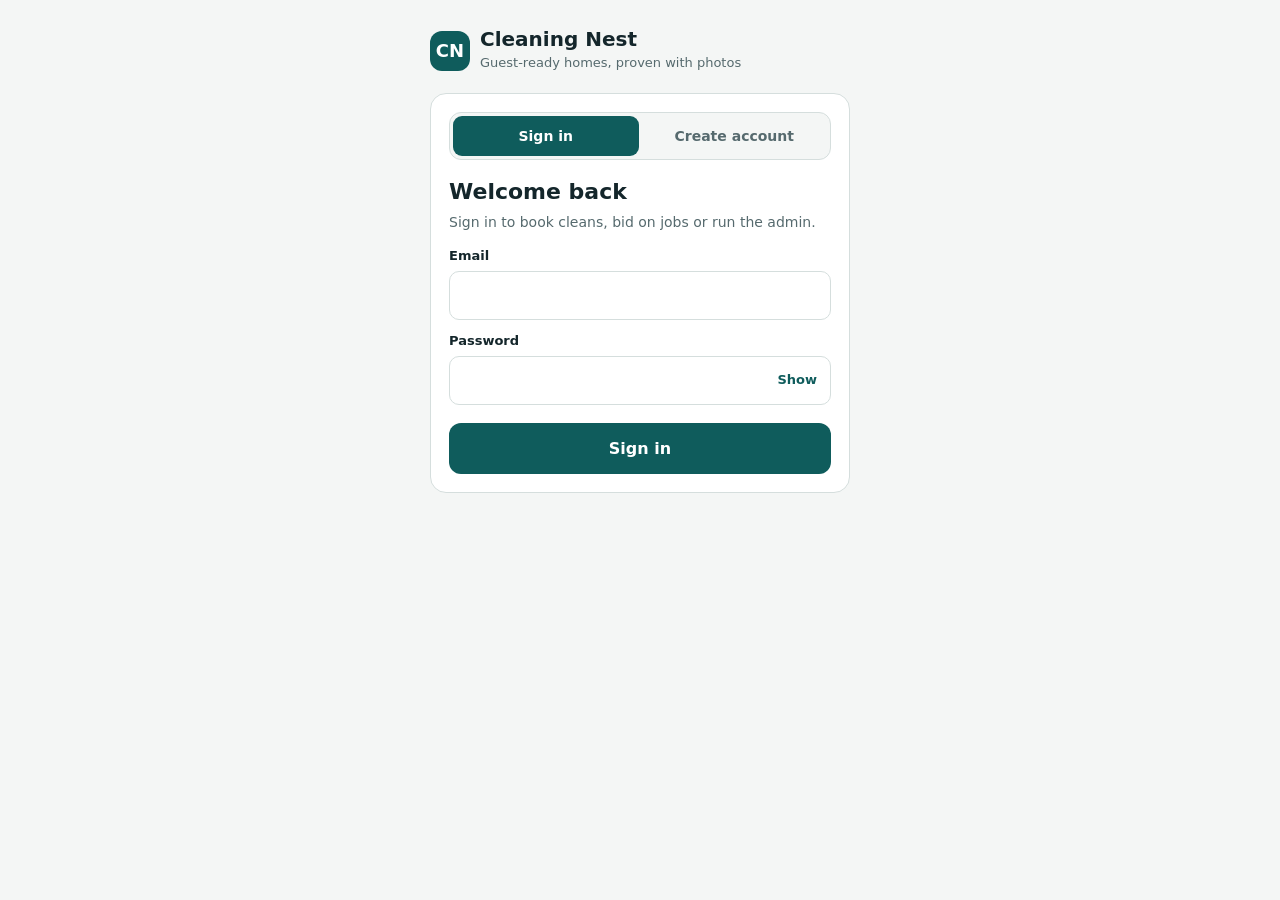
==== index.html @ 34be349e "Add Cleaning Nest sign up and sign in page" ====
<!doctype html>
<html lang="en">
<head>
<meta charset="utf-8">
<meta name="viewport" content="width=device-width, initial-scale=1, viewport-fit=cover">
<title>Cleaning Nest</title>
<style>
:root{
  --bg:#f4f6f5; --surface:#fff; --ink:#14262b; --muted:#566a6e; --line:#d5dedd;
  --brand:#0f5c5c; --brand-ink:#fff; --soft:#e3efee; --err:#b3261e; --err-bg:#fdeceb; --ok:#1f7a4d; --ok-bg:#e6f4ec;
  --font:system-ui,-apple-system,"Segoe UI",Roboto,sans-serif;
}
@media (prefers-color-scheme: dark){
  :root{--bg:#0e1819;--surface:#162427;--ink:#e8f1f0;--muted:#98b0b2;--line:#2a3f43;--brand:#5fc3c0;--brand-ink:#08201f;--soft:#1d3436;--err:#ff7b72;--err-bg:#2e1715;--ok:#6fd3a0;--ok-bg:#15281f;color-scheme:dark}
}
*{box-sizing:border-box}
html,body{margin:0}
body{background:var(--bg);color:var(--ink);font-family:var(--font);font-size:16px;line-height:1.45;min-height:100vh;
  padding:max(20px,env(safe-area-inset-top)) max(16px,env(safe-area-inset-right)) max(28px,env(safe-area-inset-bottom)) max(16px,env(safe-area-inset-left))}
main{max-width:420px;margin:0 auto}
.brand{display:flex;align-items:center;gap:10px;margin:8px 0 20px}
.logo{width:40px;height:40px;border-radius:12px;background:var(--brand);color:var(--brand-ink);display:grid;place-items:center;font-weight:800;font-size:18px}
.brand b{font-size:20px;display:block;line-height:1.1}
.brand span{color:var(--muted);font-size:13px}
.card{background:var(--surface);border:1px solid var(--line);border-radius:16px;padding:18px}
h1{font-size:22px;margin:0 0 4px}
.sub{color:var(--muted);font-size:14px;margin:0 0 14px}
.seg{display:flex;border:1px solid var(--line);border-radius:12px;background:var(--bg);padding:3px;gap:3px;margin-bottom:16px}
.seg button{all:unset;flex:1;text-align:center;cursor:pointer;padding:10px 4px;border-radius:9px;font-weight:700;font-size:14px;color:var(--muted)}
.seg button[aria-pressed="true"]{background:var(--brand);color:var(--brand-ink)}
label{display:block;font-size:13px;font-weight:700;margin:12px 0 5px}
input[type=text],input[type=email],input[type=password],input[type=tel]{width:100%;font:inherit;font-size:16px;padding:12px;border-radius:10px;border:1px solid var(--line);background:var(--surface);color:var(--ink)}
input:focus-visible,button:focus-visible{outline:3px solid var(--brand);outline-offset:2px}
.pw{position:relative}
.pw button{all:unset;position:absolute;right:6px;top:50%;transform:translateY(-50%);cursor:pointer;font-size:13px;font-weight:700;color:var(--brand);padding:8px}
.who{display:grid;grid-template-columns:1fr 1fr;gap:8px}
.who button{all:unset;cursor:pointer;text-align:center;padding:12px 6px;border:2px solid var(--line);border-radius:12px;font-weight:700;font-size:14px}
.who button small{display:block;font-weight:400;color:var(--muted);font-size:12px}
.who button[aria-pressed="true"]{border-color:var(--brand);background:var(--soft)}
.go{all:unset;box-sizing:border-box;display:block;width:100%;text-align:center;cursor:pointer;margin-top:18px;padding:14px;border-radius:12px;background:var(--brand);color:var(--brand-ink);font-weight:800;font-size:16px}
.go[aria-disabled="true"]{opacity:.5;cursor:wait}
.msg{border-radius:10px;padding:10px 12px;font-size:14px;margin-top:14px}
.msg.err{background:var(--err-bg);color:var(--err);border:1px solid var(--err)}
.msg.ok{background:var(--ok-bg);color:var(--ok);border:1px solid var(--ok)}
.fine{color:var(--muted);font-size:12.5px;margin-top:14px}
.pill{display:inline-block;font-size:11px;font-weight:800;letter-spacing:.06em;text-transform:uppercase;padding:3px 10px;border-radius:999px;background:var(--soft);color:var(--brand)}
.out{all:unset;cursor:pointer;color:var(--muted);text-decoration:underline;font-size:14px;margin-top:16px;display:inline-block}
.row{display:flex;justify-content:space-between;gap:10px;padding:10px 0;border-top:1px solid var(--line);font-size:14px}
.row:first-of-type{border-top:0}
noscript{display:block;padding:20px}
</style>
</head>
<body>
<main>
  <div class="brand"><div class="logo" aria-hidden="true">CN</div><div><b>Cleaning Nest</b><span>Guest-ready homes, proven with photos</span></div></div>
  <div id="app"></div>
  <noscript>This page needs JavaScript to sign in.</noscript>
</main>
<script>
var SB='https://rhqqmdgeqhxirpholjsb.supabase.co';
var KEY='sb_publishable_8A2yEyzocYKD5YEVn1mkZQ_TGks3GUd';
var mode='in', want='owner', busy=false, msg=null, showPw=false, form={name:'',email:'',phone:''};
var sess=null;
try{sess=JSON.parse(localStorage.getItem('cn_session')||'null')}catch(e){}
function $(i){return document.getElementById(i)}
function esc(s){return String(s==null?'':s).replace(/[&<>"']/g,function(c){return {'&':'&amp;','<':'&lt;','>':'&gt;','"':'&quot;',"'":'&#39;'}[c]})}
function save(s){sess=s;try{if(s)localStorage.setItem('cn_session',JSON.stringify(s));else localStorage.removeItem('cn_session')}catch(e){}}
function api(path,opt){
  opt=opt||{};
  var h={apikey:KEY,'Content-Type':'application/json'};
  if(opt.token)h.Authorization='Bearer '+opt.token;
  return fetch(SB+path,{method:opt.method||'GET',headers:h,body:opt.body?JSON.stringify(opt.body):undefined}).then(function(r){
    return r.text().then(function(t){var j=null;try{j=t?JSON.parse(t):null}catch(e){}return {ok:r.ok,status:r.status,j:j}});
  });
}
function nice(r){
  var j=r.j||{},c=j.error_code||j.code||'',m=(j.msg||j.message||j.error_description||'').toLowerCase();
  if(c==='invalid_credentials'||m.indexOf('invalid login')>-1)return 'That email and password do not match. Check them and try again.';
  if(c==='email_not_confirmed'||m.indexOf('not confirmed')>-1)return 'Your email is not confirmed yet. Check your inbox, or ask Nestled to confirm it.';
  if(c==='user_already_exists'||m.indexOf('already')>-1)return 'That email already has an account. Use Sign in instead.';
  if(c==='weak_password'||m.indexOf('password')>-1)return 'Use a password with at least 8 characters.';
  if(r.status===429||c==='over_email_send_rate_limit')return 'Too many tries. Wait a minute and try again.';
  if(r.status===0)return 'No connection. Check your internet and try again.';
  return 'Something went wrong. Try again in a moment.';
}
function setMsg(t,m){msg=m?{t:t,m:m}:null}
function render(){
  var a=$('app');
  if(sess&&sess.profile){a.innerHTML=home();bind();return}
  var h='<div class="card"><div class="seg" role="group" aria-label="Sign in or create account"><button type="button" data-a="mode" data-v="in" aria-pressed="'+(mode==='in')+'">Sign in</button><button type="button" data-a="mode" data-v="up" aria-pressed="'+(mode==='up')+'">Create account</button></div>';
  h+='<h1>'+(mode==='in'?'Welcome back':'Create your account')+'</h1><p class="sub">'+(mode==='in'?'Sign in to book cleans, bid on jobs or run the admin.':'It takes under a minute.')+'</p>';
  h+='<form id="f" novalidate>';
  if(mode==='up'){
    h+='<label for="name">Full name</label><input id="name" type="text" autocomplete="name" value="'+esc(form.name)+'">';
  }
  h+='<label for="email">Email</label><input id="email" type="email" autocomplete="email" inputmode="email" autocapitalize="none" value="'+esc(form.email)+'">';
  h+='<label for="pw">Password</label><div class="pw"><input id="pw" type="'+(showPw?'text':'password')+'" autocomplete="'+(mode==='in'?'current-password':'new-password')+'"><button type="button" data-a="pw">'+(showPw?'Hide':'Show')+'</button></div>';
  if(mode==='up'){
    h+='<label for="phone">Mobile number (for job texts)</label><input id="phone" type="tel" autocomplete="tel" inputmode="tel" value="'+esc(form.phone)+'">';
    h+='<label>I am a</label><div class="who"><button type="button" data-a="want" data-v="owner" aria-pressed="'+(want==='owner')+'">Property owner<small>Book cleans</small></button><button type="button" data-a="want" data-v="housekeeper" aria-pressed="'+(want==='housekeeper')+'">Housekeeper<small>Bid on jobs</small></button></div>';
  }
  h+='<button class="go" type="submit" aria-disabled="'+busy+'">'+(busy?'One moment...':(mode==='in'?'Sign in':'Create account'))+'</button>';
  h+='</form>';
  if(msg)h+='<div class="msg '+msg.t+'" role="alert">'+esc(msg.m)+'</div>';
  if(mode==='up')h+='<p class="fine">Housekeeper accounts are approved by Nest admin before you can see any jobs.</p>';
  h+='</div>';
  a.innerHTML=h;bind();
}
function home(){
  var p=sess.profile,r=p.role,rq=(sess.user.user_metadata||{}).requested_role;
  var pend=r==='owner'&&rq==='housekeeper';
  var h='<div class="card"><span class="pill">'+(pend?'Pending approval':esc(r))+'</span><h1 style="margin-top:10px">Hi'+(p.full_name?', '+esc(p.full_name.split(' ')[0]):'')+'</h1>';
  if(pend)h+='<p class="sub">Your housekeeper account is created. Nest admin needs to approve it before you can see jobs. We will text you.</p>';
  else if(r==='admin')h+='<p class="sub">You are signed in as Nest admin. The admin panel is the next piece we connect.</p>';
  else if(r==='housekeeper')h+='<p class="sub">You are approved as a housekeeper. Job bidding opens when the platform goes live.</p>';
  else h+='<p class="sub">Your account is ready. Booking opens when the platform goes live. We will let you know.</p>';
  h+='<div class="row"><span>Email</span><b>'+esc(sess.user.email)+'</b></div><div class="row"><span>Role</span><b>'+esc(r)+'</b></div>';
  h+='<button class="out" type="button" data-a="out">Sign out</button></div>';
  return h;
}
function bind(){
  Array.prototype.forEach.call(document.querySelectorAll('[data-a]'),function(b){
    b.onclick=function(){
      var a=b.getAttribute('data-a'),v=b.getAttribute('data-v');
      keep();
      if(a==='mode'){mode=v;msg=null}
      else if(a==='want'){want=v}
      else if(a==='pw'){showPw=!showPw}
      else if(a==='out'){out();return}
      render();
    };
  });
  var f=$('f');if(f)f.onsubmit=function(e){e.preventDefault();submit()};
}
function keep(){
  if($('name'))form.name=$('name').value;
  if($('email'))form.email=$('email').value;
  if($('phone'))form.phone=$('phone').value;
}
function loadProfile(s){
  return api('/rest/v1/profiles?select=role,full_name&id=eq.'+encodeURIComponent(s.user.id),{token:s.access_token}).then(function(r){
    var p=(r.ok&&r.j&&r.j[0])||{role:'owner',full_name:(s.user.user_metadata||{}).full_name||''};
    s.profile=p;save(s);return s;
  });
}
function submit(){
  if(busy)return;
  keep();
  var email=$('email').value.trim(),pw=$('pw').value;
  if(!email||email.indexOf('@')<1){setMsg('err','Enter a valid email address.');render();return}
  if(pw.length<8){setMsg('err','Use a password with at least 8 characters.');render();return}
  if(mode==='up'&&!form.name.trim()){setMsg('err','Enter your full name.');render();return}
  busy=true;setMsg();render();
  var p;
  if(mode==='up'){
    p=api('/auth/v1/signup',{method:'POST',body:{email:email,password:pw,data:{full_name:form.name.trim(),phone:form.phone.trim(),requested_role:want}}}).then(function(r){
      if(!r.ok){setMsg('err',nice(r));return null}
      var j=r.j||{};
      if(j.access_token){return loadProfile(j)}
      setMsg('ok','Account created. Check your email to confirm it, then sign in.');mode='in';return null;
    });
  }else{
    p=api('/auth/v1/token?grant_type=password',{method:'POST',body:{email:email,password:pw}}).then(function(r){
      if(!r.ok){setMsg('err',nice(r));return null}
      return loadProfile(r.j);
    });
  }
  p.catch(function(){setMsg('err',nice({status:0}))}).then(function(){busy=false;render()});
}
function out(){
  var t=sess&&sess.access_token;
  save(null);msg=null;mode='in';render();
  if(t)api('/auth/v1/logout',{method:'POST',token:t}).catch(function(){});
}
/* restore session */
(function(){
  if(sess&&sess.access_token){
    api('/auth/v1/user',{token:sess.access_token}).then(function(r){
      if(r.ok){sess.user=r.j;return loadProfile(sess)}
      save(null);
    }).catch(function(){}).then(render);
  }
  render();
})();
</script>
</body>
</html>
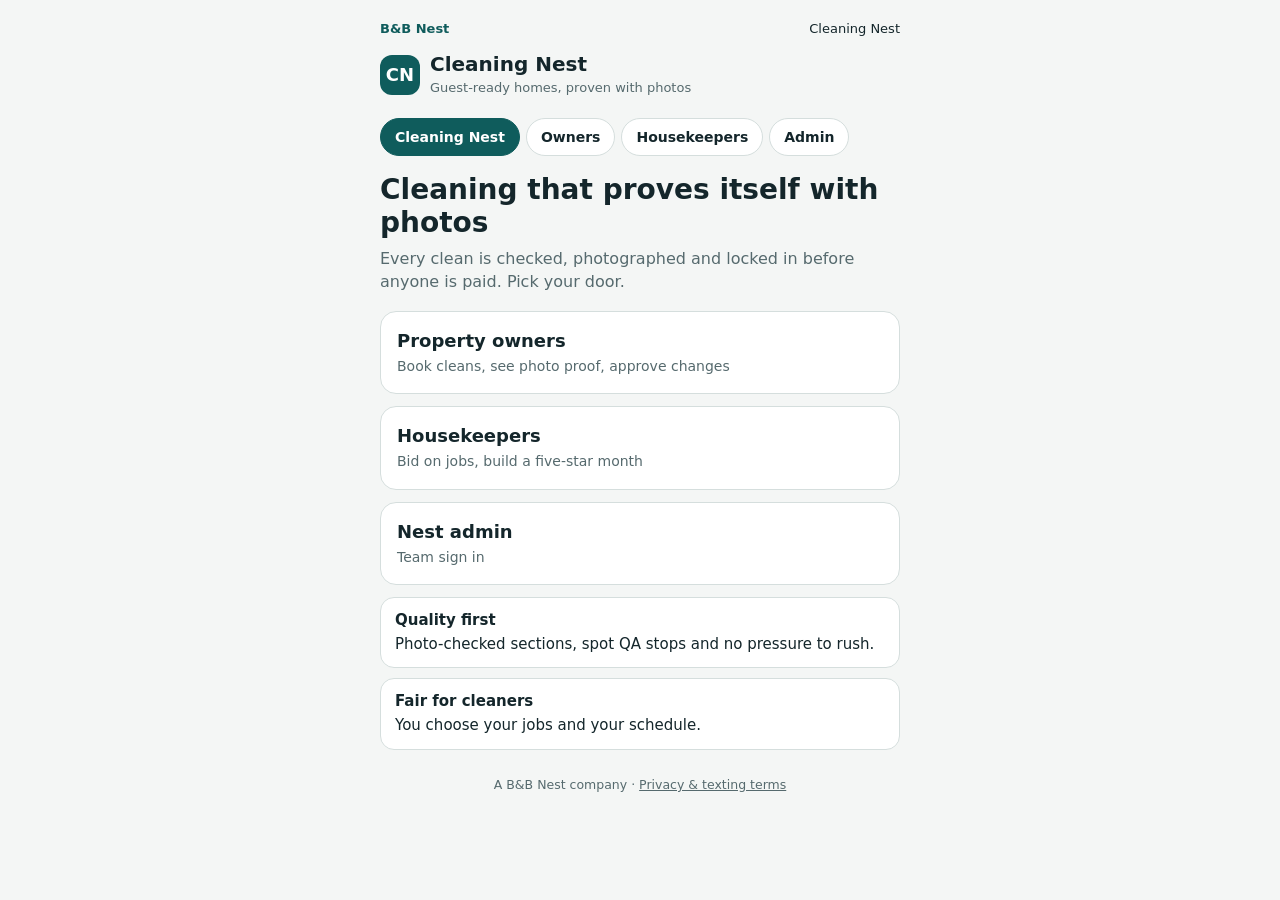
==== commit 11c17052: "Separate pages for owners, housekeepers and admin; lead capture with text consent Co-Authored-By: Cl" ====
--- a/index.html
+++ b/index.html
@@ -1,187 +1,12 @@
 <!doctype html>
-<html lang="en">
-<head>
-<meta charset="utf-8">
-<meta name="viewport" content="width=device-width, initial-scale=1, viewport-fit=cover">
-<title>Cleaning Nest</title>
-<style>
-:root{
-  --bg:#f4f6f5; --surface:#fff; --ink:#14262b; --muted:#566a6e; --line:#d5dedd;
-  --brand:#0f5c5c; --brand-ink:#fff; --soft:#e3efee; --err:#b3261e; --err-bg:#fdeceb; --ok:#1f7a4d; --ok-bg:#e6f4ec;
-  --font:system-ui,-apple-system,"Segoe UI",Roboto,sans-serif;
-}
-@media (prefers-color-scheme: dark){
-  :root{--bg:#0e1819;--surface:#162427;--ink:#e8f1f0;--muted:#98b0b2;--line:#2a3f43;--brand:#5fc3c0;--brand-ink:#08201f;--soft:#1d3436;--err:#ff7b72;--err-bg:#2e1715;--ok:#6fd3a0;--ok-bg:#15281f;color-scheme:dark}
-}
-*{box-sizing:border-box}
-html,body{margin:0}
-body{background:var(--bg);color:var(--ink);font-family:var(--font);font-size:16px;line-height:1.45;min-height:100vh;
-  padding:max(20px,env(safe-area-inset-top)) max(16px,env(safe-area-inset-right)) max(28px,env(safe-area-inset-bottom)) max(16px,env(safe-area-inset-left))}
-main{max-width:420px;margin:0 auto}
-.brand{display:flex;align-items:center;gap:10px;margin:8px 0 20px}
-.logo{width:40px;height:40px;border-radius:12px;background:var(--brand);color:var(--brand-ink);display:grid;place-items:center;font-weight:800;font-size:18px}
-.brand b{font-size:20px;display:block;line-height:1.1}
-.brand span{color:var(--muted);font-size:13px}
-.card{background:var(--surface);border:1px solid var(--line);border-radius:16px;padding:18px}
-h1{font-size:22px;margin:0 0 4px}
-.sub{color:var(--muted);font-size:14px;margin:0 0 14px}
-.seg{display:flex;border:1px solid var(--line);border-radius:12px;background:var(--bg);padding:3px;gap:3px;margin-bottom:16px}
-.seg button{all:unset;flex:1;text-align:center;cursor:pointer;padding:10px 4px;border-radius:9px;font-weight:700;font-size:14px;color:var(--muted)}
-.seg button[aria-pressed="true"]{background:var(--brand);color:var(--brand-ink)}
-label{display:block;font-size:13px;font-weight:700;margin:12px 0 5px}
-input[type=text],input[type=email],input[type=password],input[type=tel]{width:100%;font:inherit;font-size:16px;padding:12px;border-radius:10px;border:1px solid var(--line);background:var(--surface);color:var(--ink)}
-input:focus-visible,button:focus-visible{outline:3px solid var(--brand);outline-offset:2px}
-.pw{position:relative}
-.pw button{all:unset;position:absolute;right:6px;top:50%;transform:translateY(-50%);cursor:pointer;font-size:13px;font-weight:700;color:var(--brand);padding:8px}
-.who{display:grid;grid-template-columns:1fr 1fr;gap:8px}
-.who button{all:unset;cursor:pointer;text-align:center;padding:12px 6px;border:2px solid var(--line);border-radius:12px;font-weight:700;font-size:14px}
-.who button small{display:block;font-weight:400;color:var(--muted);font-size:12px}
-.who button[aria-pressed="true"]{border-color:var(--brand);background:var(--soft)}
-.go{all:unset;box-sizing:border-box;display:block;width:100%;text-align:center;cursor:pointer;margin-top:18px;padding:14px;border-radius:12px;background:var(--brand);color:var(--brand-ink);font-weight:800;font-size:16px}
-.go[aria-disabled="true"]{opacity:.5;cursor:wait}
-.msg{border-radius:10px;padding:10px 12px;font-size:14px;margin-top:14px}
-.msg.err{background:var(--err-bg);color:var(--err);border:1px solid var(--err)}
-.msg.ok{background:var(--ok-bg);color:var(--ok);border:1px solid var(--ok)}
-.fine{color:var(--muted);font-size:12.5px;margin-top:14px}
-.pill{display:inline-block;font-size:11px;font-weight:800;letter-spacing:.06em;text-transform:uppercase;padding:3px 10px;border-radius:999px;background:var(--soft);color:var(--brand)}
-.out{all:unset;cursor:pointer;color:var(--muted);text-decoration:underline;font-size:14px;margin-top:16px;display:inline-block}
-.row{display:flex;justify-content:space-between;gap:10px;padding:10px 0;border-top:1px solid var(--line);font-size:14px}
-.row:first-of-type{border-top:0}
-noscript{display:block;padding:20px}
-</style>
-</head>
-<body>
-<main>
-  <div class="brand"><div class="logo" aria-hidden="true">CN</div><div><b>Cleaning Nest</b><span>Guest-ready homes, proven with photos</span></div></div>
-  <div id="app"></div>
-  <noscript>This page needs JavaScript to sign in.</noscript>
-</main>
-<script>
-var SB='https://rhqqmdgeqhxirpholjsb.supabase.co';
-var KEY='sb_publishable_8A2yEyzocYKD5YEVn1mkZQ_TGks3GUd';
-var mode='in', want='owner', busy=false, msg=null, showPw=false, form={name:'',email:'',phone:''};
-var sess=null;
-try{sess=JSON.parse(localStorage.getItem('cn_session')||'null')}catch(e){}
-function $(i){return document.getElementById(i)}
-function esc(s){return String(s==null?'':s).replace(/[&<>"']/g,function(c){return {'&':'&amp;','<':'&lt;','>':'&gt;','"':'&quot;',"'":'&#39;'}[c]})}
-function save(s){sess=s;try{if(s)localStorage.setItem('cn_session',JSON.stringify(s));else localStorage.removeItem('cn_session')}catch(e){}}
-function api(path,opt){
-  opt=opt||{};
-  var h={apikey:KEY,'Content-Type':'application/json'};
-  if(opt.token)h.Authorization='Bearer '+opt.token;
-  return fetch(SB+path,{method:opt.method||'GET',headers:h,body:opt.body?JSON.stringify(opt.body):undefined}).then(function(r){
-    return r.text().then(function(t){var j=null;try{j=t?JSON.parse(t):null}catch(e){}return {ok:r.ok,status:r.status,j:j}});
-  });
-}
-function nice(r){
-  var j=r.j||{},c=j.error_code||j.code||'',m=(j.msg||j.message||j.error_description||'').toLowerCase();
-  if(c==='invalid_credentials'||m.indexOf('invalid login')>-1)return 'That email and password do not match. Check them and try again.';
-  if(c==='email_not_confirmed'||m.indexOf('not confirmed')>-1)return 'Your email is not confirmed yet. Check your inbox, or ask Nestled to confirm it.';
-  if(c==='user_already_exists'||m.indexOf('already')>-1)return 'That email already has an account. Use Sign in instead.';
-  if(c==='weak_password'||m.indexOf('password')>-1)return 'Use a password with at least 8 characters.';
-  if(r.status===429||c==='over_email_send_rate_limit')return 'Too many tries. Wait a minute and try again.';
-  if(r.status===0)return 'No connection. Check your internet and try again.';
-  return 'Something went wrong. Try again in a moment.';
-}
-function setMsg(t,m){msg=m?{t:t,m:m}:null}
-function render(){
-  var a=$('app');
-  if(sess&&sess.profile){a.innerHTML=home();bind();return}
-  var h='<div class="card"><div class="seg" role="group" aria-label="Sign in or create account"><button type="button" data-a="mode" data-v="in" aria-pressed="'+(mode==='in')+'">Sign in</button><button type="button" data-a="mode" data-v="up" aria-pressed="'+(mode==='up')+'">Create account</button></div>';
-  h+='<h1>'+(mode==='in'?'Welcome back':'Create your account')+'</h1><p class="sub">'+(mode==='in'?'Sign in to book cleans, bid on jobs or run the admin.':'It takes under a minute.')+'</p>';
-  h+='<form id="f" novalidate>';
-  if(mode==='up'){
-    h+='<label for="name">Full name</label><input id="name" type="text" autocomplete="name" value="'+esc(form.name)+'">';
-  }
-  h+='<label for="email">Email</label><input id="email" type="email" autocomplete="email" inputmode="email" autocapitalize="none" value="'+esc(form.email)+'">';
-  h+='<label for="pw">Password</label><div class="pw"><input id="pw" type="'+(showPw?'text':'password')+'" autocomplete="'+(mode==='in'?'current-password':'new-password')+'"><button type="button" data-a="pw">'+(showPw?'Hide':'Show')+'</button></div>';
-  if(mode==='up'){
-    h+='<label for="phone">Mobile number (for job texts)</label><input id="phone" type="tel" autocomplete="tel" inputmode="tel" value="'+esc(form.phone)+'">';
-    h+='<label>I am a</label><div class="who"><button type="button" data-a="want" data-v="owner" aria-pressed="'+(want==='owner')+'">Property owner<small>Book cleans</small></button><button type="button" data-a="want" data-v="housekeeper" aria-pressed="'+(want==='housekeeper')+'">Housekeeper<small>Bid on jobs</small></button></div>';
-  }
-  h+='<button class="go" type="submit" aria-disabled="'+busy+'">'+(busy?'One moment...':(mode==='in'?'Sign in':'Create account'))+'</button>';
-  h+='</form>';
-  if(msg)h+='<div class="msg '+msg.t+'" role="alert">'+esc(msg.m)+'</div>';
-  if(mode==='up')h+='<p class="fine">Housekeeper accounts are approved by Nest admin before you can see any jobs.</p>';
-  h+='</div>';
-  a.innerHTML=h;bind();
-}
-function home(){
-  var p=sess.profile,r=p.role,rq=(sess.user.user_metadata||{}).requested_role;
-  var pend=r==='owner'&&rq==='housekeeper';
-  var h='<div class="card"><span class="pill">'+(pend?'Pending approval':esc(r))+'</span><h1 style="margin-top:10px">Hi'+(p.full_name?', '+esc(p.full_name.split(' ')[0]):'')+'</h1>';
-  if(pend)h+='<p class="sub">Your housekeeper account is created. Nest admin needs to approve it before you can see jobs. We will text you.</p>';
-  else if(r==='admin')h+='<p class="sub">You are signed in as Nest admin. The admin panel is the next piece we connect.</p>';
-  else if(r==='housekeeper')h+='<p class="sub">You are approved as a housekeeper. Job bidding opens when the platform goes live.</p>';
-  else h+='<p class="sub">Your account is ready. Booking opens when the platform goes live. We will let you know.</p>';
-  h+='<div class="row"><span>Email</span><b>'+esc(sess.user.email)+'</b></div><div class="row"><span>Role</span><b>'+esc(r)+'</b></div>';
-  h+='<button class="out" type="button" data-a="out">Sign out</button></div>';
-  return h;
-}
-function bind(){
-  Array.prototype.forEach.call(document.querySelectorAll('[data-a]'),function(b){
-    b.onclick=function(){
-      var a=b.getAttribute('data-a'),v=b.getAttribute('data-v');
-      keep();
-      if(a==='mode'){mode=v;msg=null}
-      else if(a==='want'){want=v}
-      else if(a==='pw'){showPw=!showPw}
-      else if(a==='out'){out();return}
-      render();
-    };
-  });
-  var f=$('f');if(f)f.onsubmit=function(e){e.preventDefault();submit()};
-}
-function keep(){
-  if($('name'))form.name=$('name').value;
-  if($('email'))form.email=$('email').value;
-  if($('phone'))form.phone=$('phone').value;
-}
-function loadProfile(s){
-  return api('/rest/v1/profiles?select=role,full_name&id=eq.'+encodeURIComponent(s.user.id),{token:s.access_token}).then(function(r){
-    var p=(r.ok&&r.j&&r.j[0])||{role:'owner',full_name:(s.user.user_metadata||{}).full_name||''};
-    s.profile=p;save(s);return s;
-  });
-}
-function submit(){
-  if(busy)return;
-  keep();
-  var email=$('email').value.trim(),pw=$('pw').value;
-  if(!email||email.indexOf('@')<1){setMsg('err','Enter a valid email address.');render();return}
-  if(pw.length<8){setMsg('err','Use a password with at least 8 characters.');render();return}
-  if(mode==='up'&&!form.name.trim()){setMsg('err','Enter your full name.');render();return}
-  busy=true;setMsg();render();
-  var p;
-  if(mode==='up'){
-    p=api('/auth/v1/signup',{method:'POST',body:{email:email,password:pw,data:{full_name:form.name.trim(),phone:form.phone.trim(),requested_role:want}}}).then(function(r){
-      if(!r.ok){setMsg('err',nice(r));return null}
-      var j=r.j||{};
-      if(j.access_token){return loadProfile(j)}
-      setMsg('ok','Account created. Check your email to confirm it, then sign in.');mode='in';return null;
-    });
-  }else{
-    p=api('/auth/v1/token?grant_type=password',{method:'POST',body:{email:email,password:pw}}).then(function(r){
-      if(!r.ok){setMsg('err',nice(r));return null}
-      return loadProfile(r.j);
-    });
-  }
-  p.catch(function(){setMsg('err',nice({status:0}))}).then(function(){busy=false;render()});
-}
-function out(){
-  var t=sess&&sess.access_token;
-  save(null);msg=null;mode='in';render();
-  if(t)api('/auth/v1/logout',{method:'POST',token:t}).catch(function(){});
-}
-/* restore session */
-(function(){
-  if(sess&&sess.access_token){
-    api('/auth/v1/user',{token:sess.access_token}).then(function(r){
-      if(r.ok){sess.user=r.j;return loadProfile(sess)}
-      save(null);
-    }).catch(function(){}).then(render);
-  }
-  render();
-})();
-</script>
-</body>
-</html>
+<html lang="en"><head><meta charset="utf-8"><meta name="viewport" content="width=device-width, initial-scale=1, viewport-fit=cover">
+<title>Cleaning Nest | B&B Nest</title><meta name="description" content="Every clean is checked, photographed and locked in before anyone is paid. Pick your door.">
+<link rel="stylesheet" href="style.css"></head>
+<body><main>
+<div class="top"><a href="https://thebnbnest.com">B&amp;B Nest</a><span>Cleaning Nest</span></div>
+<div class="brand"><div class="logo" aria-hidden="true">CN</div><div><b>Cleaning Nest</b><span>Guest-ready homes, proven with photos</span></div></div>
+<nav class="nav" aria-label="Cleaning Nest pages"><a href="./" aria-current="page">Cleaning Nest</a><a href="owner/">Owners</a><a href="housekeeper/">Housekeepers</a><a href="admin/">Admin</a></nav>
+<div class="hero"><h1>Cleaning that proves itself with photos</h1><p>Every clean is checked, photographed and locked in before anyone is paid. Pick your door.</p></div>
+<a class="door" href="owner/"><b>Property owners</b><span>Book cleans, see photo proof, approve changes</span></a><a class="door" href="housekeeper/"><b>Housekeepers</b><span>Bid on jobs, build a five-star month</span></a><a class="door" href="admin/"><b>Nest admin</b><span>Team sign in</span></a><ul class="pts"><li><b>Quality first</b>Photo-checked sections, spot QA stops and no pressure to rush.</li><li><b>Fair for cleaners</b>You choose your jobs and your schedule.</li></ul>
+<footer>A B&amp;B Nest company &middot; <a href="privacy.html">Privacy &amp; texting terms</a></footer>
+</main></body></html>
--- a/style.css
+++ b/style.css
@@ -0,0 +1,55 @@
+
+:root{
+  --bg:#f4f6f5; --surface:#fff; --ink:#14262b; --muted:#566a6e; --line:#d5dedd;
+  --brand:#0f5c5c; --brand-ink:#fff; --soft:#e3efee; --err:#b3261e; --err-bg:#fdeceb; --ok:#1f7a4d; --ok-bg:#e6f4ec;
+  --font:system-ui,-apple-system,"Segoe UI",Roboto,sans-serif;
+}
+@media (prefers-color-scheme: dark){
+  :root{--bg:#0e1819;--surface:#162427;--ink:#e8f1f0;--muted:#98b0b2;--line:#2a3f43;--brand:#5fc3c0;--brand-ink:#08201f;--soft:#1d3436;--err:#ff7b72;--err-bg:#2e1715;--ok:#6fd3a0;--ok-bg:#15281f;color-scheme:dark}
+}
+*{box-sizing:border-box}
+html,body{margin:0}
+body{background:var(--bg);color:var(--ink);font-family:var(--font);font-size:16px;line-height:1.45;min-height:100vh;
+  padding:max(20px,env(safe-area-inset-top)) max(16px,env(safe-area-inset-right)) max(28px,env(safe-area-inset-bottom)) max(16px,env(safe-area-inset-left))}
+main{max-width:520px;margin:0 auto}
+.brand{display:flex;align-items:center;gap:10px;margin:8px 0 20px}
+.logo{width:40px;height:40px;border-radius:12px;background:var(--brand);color:var(--brand-ink);display:grid;place-items:center;font-weight:800;font-size:18px}
+.brand b{font-size:20px;display:block;line-height:1.1}
+.brand span{color:var(--muted);font-size:13px}
+.card{background:var(--surface);border:1px solid var(--line);border-radius:16px;padding:18px}
+h1{font-size:22px;margin:0 0 4px}
+.sub{color:var(--muted);font-size:14px;margin:0 0 14px}
+.seg{display:flex;border:1px solid var(--line);border-radius:12px;background:var(--bg);padding:3px;gap:3px;margin-bottom:16px}
+.seg button{all:unset;flex:1;text-align:center;cursor:pointer;padding:10px 4px;border-radius:9px;font-weight:700;font-size:14px;color:var(--muted)}
+.seg button[aria-pressed="true"]{background:var(--brand);color:var(--brand-ink)}
+label{display:block;font-size:13px;font-weight:700;margin:12px 0 5px}
+input[type=text],input[type=email],input[type=password],input[type=tel]{width:100%;font:inherit;font-size:16px;padding:12px;border-radius:10px;border:1px solid var(--line);background:var(--surface);color:var(--ink)}
+input:focus-visible,button:focus-visible{outline:3px solid var(--brand);outline-offset:2px}
+.pw{position:relative}
+.pw button{all:unset;position:absolute;right:6px;top:50%;transform:translateY(-50%);cursor:pointer;font-size:13px;font-weight:700;color:var(--brand);padding:8px}
+.go{all:unset;box-sizing:border-box;display:block;width:100%;text-align:center;cursor:pointer;margin-top:18px;padding:14px;border-radius:12px;background:var(--brand);color:var(--brand-ink);font-weight:800;font-size:16px}
+.go[aria-disabled="true"]{opacity:.5;cursor:wait}
+.msg{border-radius:10px;padding:10px 12px;font-size:14px;margin-top:14px}
+.msg.err{background:var(--err-bg);color:var(--err);border:1px solid var(--err)}
+.msg.ok{background:var(--ok-bg);color:var(--ok);border:1px solid var(--ok)}
+.fine{color:var(--muted);font-size:12.5px;margin-top:14px}
+.pill{display:inline-block;font-size:11px;font-weight:800;letter-spacing:.06em;text-transform:uppercase;padding:3px 10px;border-radius:999px;background:var(--soft);color:var(--brand)}
+.out{all:unset;cursor:pointer;color:var(--muted);text-decoration:underline;font-size:14px;margin-top:16px;display:inline-block}
+.row{display:flex;justify-content:space-between;gap:10px;padding:10px 0;border-top:1px solid var(--line);font-size:14px}
+.row:first-of-type{border-top:0}
+.top{display:flex;flex-wrap:wrap;gap:6px 14px;align-items:center;justify-content:space-between;margin:0 0 14px;font-size:13px}
+.top a{color:var(--brand);font-weight:700;text-decoration:none}
+.nav{display:flex;gap:6px;flex-wrap:wrap;margin:0 0 18px}
+.nav a{padding:8px 14px;border-radius:999px;border:1px solid var(--line);color:var(--ink);text-decoration:none;font-weight:700;font-size:14px;background:var(--surface)}
+.nav a[aria-current="page"]{background:var(--brand);color:var(--brand-ink);border-color:var(--brand)}
+.hero{margin:6px 0 18px}.hero h1{font-size:28px;line-height:1.15;margin:0 0 8px}.hero p{color:var(--muted);margin:0;font-size:16px}
+.pts{list-style:none;padding:0;margin:0 0 18px;display:grid;gap:10px}
+.pts li{background:var(--surface);border:1px solid var(--line);border-radius:14px;padding:12px 14px;font-size:15px}
+.pts b{display:block;margin-bottom:2px}
+.card+.card{margin-top:16px}
+.chk{display:flex;gap:10px;align-items:flex-start;margin-top:14px;font-size:13px;color:var(--muted);font-weight:400}
+.chk input{width:22px;height:22px;flex:none;margin:0;accent-color:var(--brand)}
+.door{display:block;text-decoration:none;color:inherit;background:var(--surface);border:1px solid var(--line);border-radius:16px;padding:16px;margin-bottom:12px}
+.door b{font-size:18px;display:block}.door span{color:var(--muted);font-size:14px}
+footer{margin-top:26px;color:var(--muted);font-size:12.5px;text-align:center}
+footer a{color:var(--muted)}
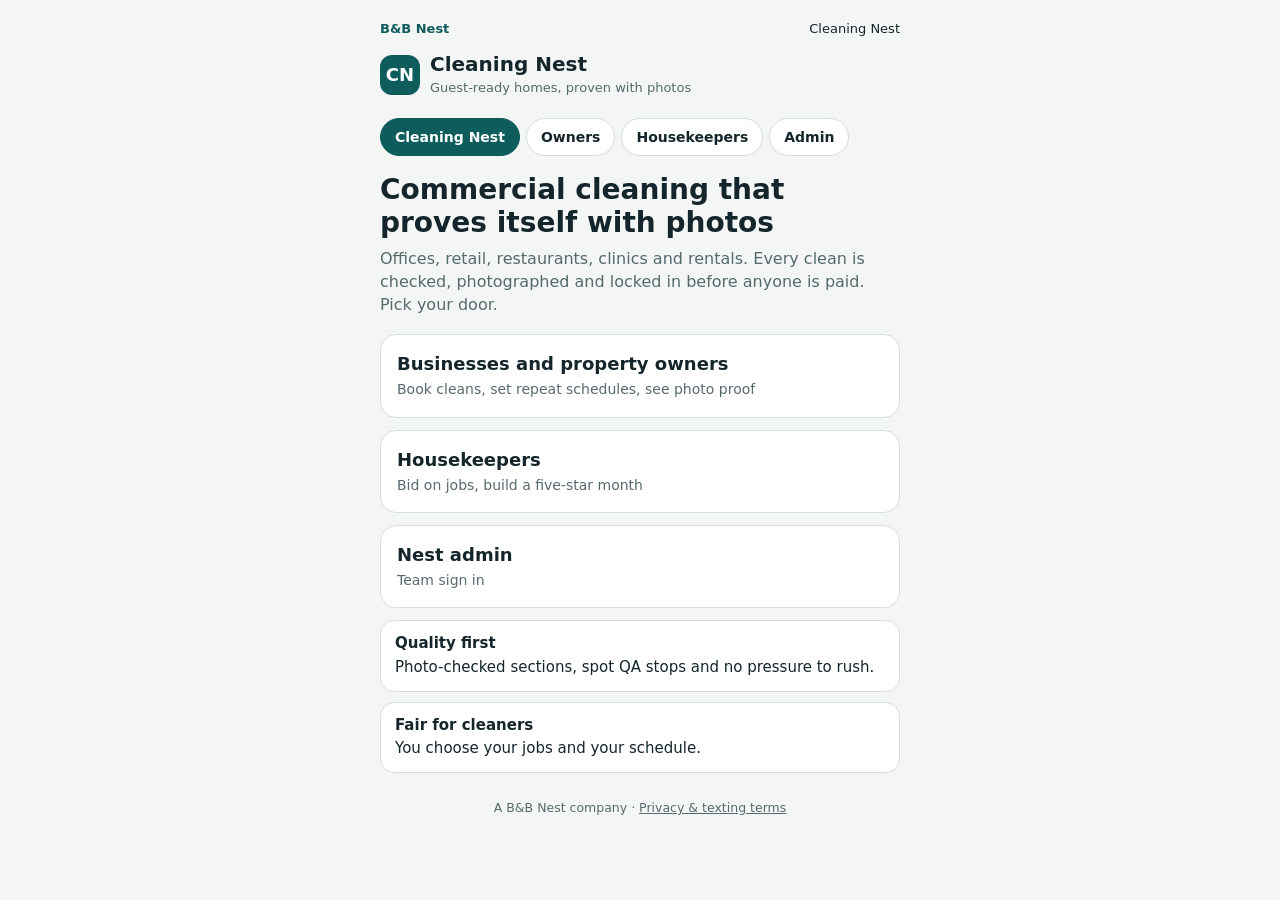
==== commit b6c5f96a: "Commercial properties: property type, sq ft, repeat schedules, commercial services and copy Co-Autho" ====
--- a/index.html
+++ b/index.html
@@ -1,12 +1,15 @@
 <!doctype html>
 <html lang="en"><head><meta charset="utf-8"><meta name="viewport" content="width=device-width, initial-scale=1, viewport-fit=cover">
-<title>Cleaning Nest | B&B Nest</title><meta name="description" content="Every clean is checked, photographed and locked in before anyone is paid. Pick your door.">
+<title>Cleaning Nest | B&B Nest</title><meta name="description" content="Offices, retail, restaurants, clinics and rentals. Every clean is checked, photographed and locked in before anyone is paid. Pick your door.">
 <link rel="stylesheet" href="style.css"></head>
 <body><main>
 <div class="top"><a href="https://thebnbnest.com">B&amp;B Nest</a><span>Cleaning Nest</span></div>
 <div class="brand"><div class="logo" aria-hidden="true">CN</div><div><b>Cleaning Nest</b><span>Guest-ready homes, proven with photos</span></div></div>
 <nav class="nav" aria-label="Cleaning Nest pages"><a href="./" aria-current="page">Cleaning Nest</a><a href="owner/">Owners</a><a href="housekeeper/">Housekeepers</a><a href="admin/">Admin</a></nav>
-<div class="hero"><h1>Cleaning that proves itself with photos</h1><p>Every clean is checked, photographed and locked in before anyone is paid. Pick your door.</p></div>
-<a class="door" href="owner/"><b>Property owners</b><span>Book cleans, see photo proof, approve changes</span></a><a class="door" href="housekeeper/"><b>Housekeepers</b><span>Bid on jobs, build a five-star month</span></a><a class="door" href="admin/"><b>Nest admin</b><span>Team sign in</span></a><ul class="pts"><li><b>Quality first</b>Photo-checked sections, spot QA stops and no pressure to rush.</li><li><b>Fair for cleaners</b>You choose your jobs and your schedule.</li></ul>
+<div class="hero"><h1>Commercial cleaning that proves itself with photos</h1><p>Offices, retail, restaurants, clinics and rentals. Every clean is checked, photographed and locked in before anyone is paid. Pick your door.</p></div>
+<a class="door" href="owner/"><b>Businesses and property owners</b><span>Book cleans, set repeat schedules, see photo proof</span></a><a class="door" href="housekeeper/"><b>Housekeepers</b><span>Bid on jobs, build a five-star month</span></a><a class="door" href="admin/"><b>Nest admin</b><span>Team sign in</span></a><ul class="pts"><li><b>Quality first</b>Photo-checked sections, spot QA stops and no pressure to rush.</li><li><b>Fair for cleaners</b>You choose your jobs and your schedule.</li></ul>
+
 <footer>A B&amp;B Nest company &middot; <a href="privacy.html">Privacy &amp; texting terms</a></footer>
-</main></body></html>
+</main>
+
+</body></html>
